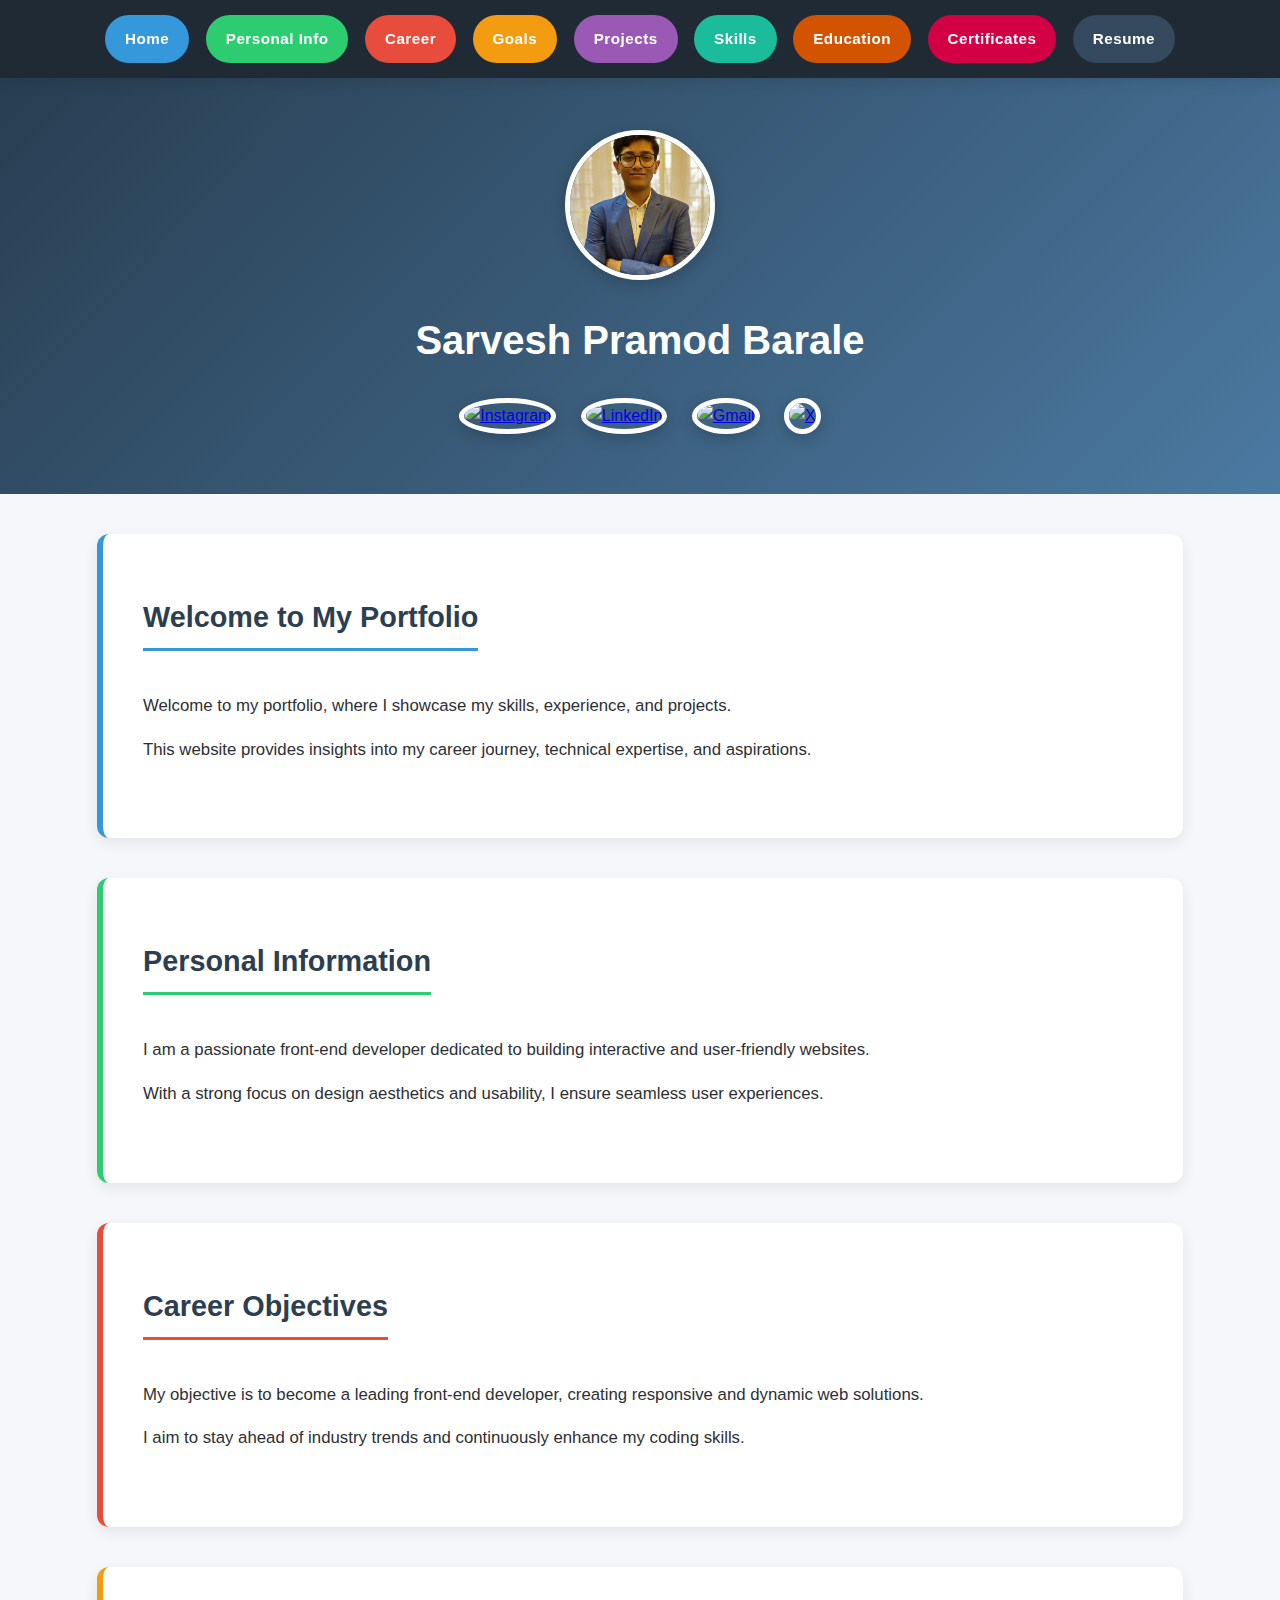
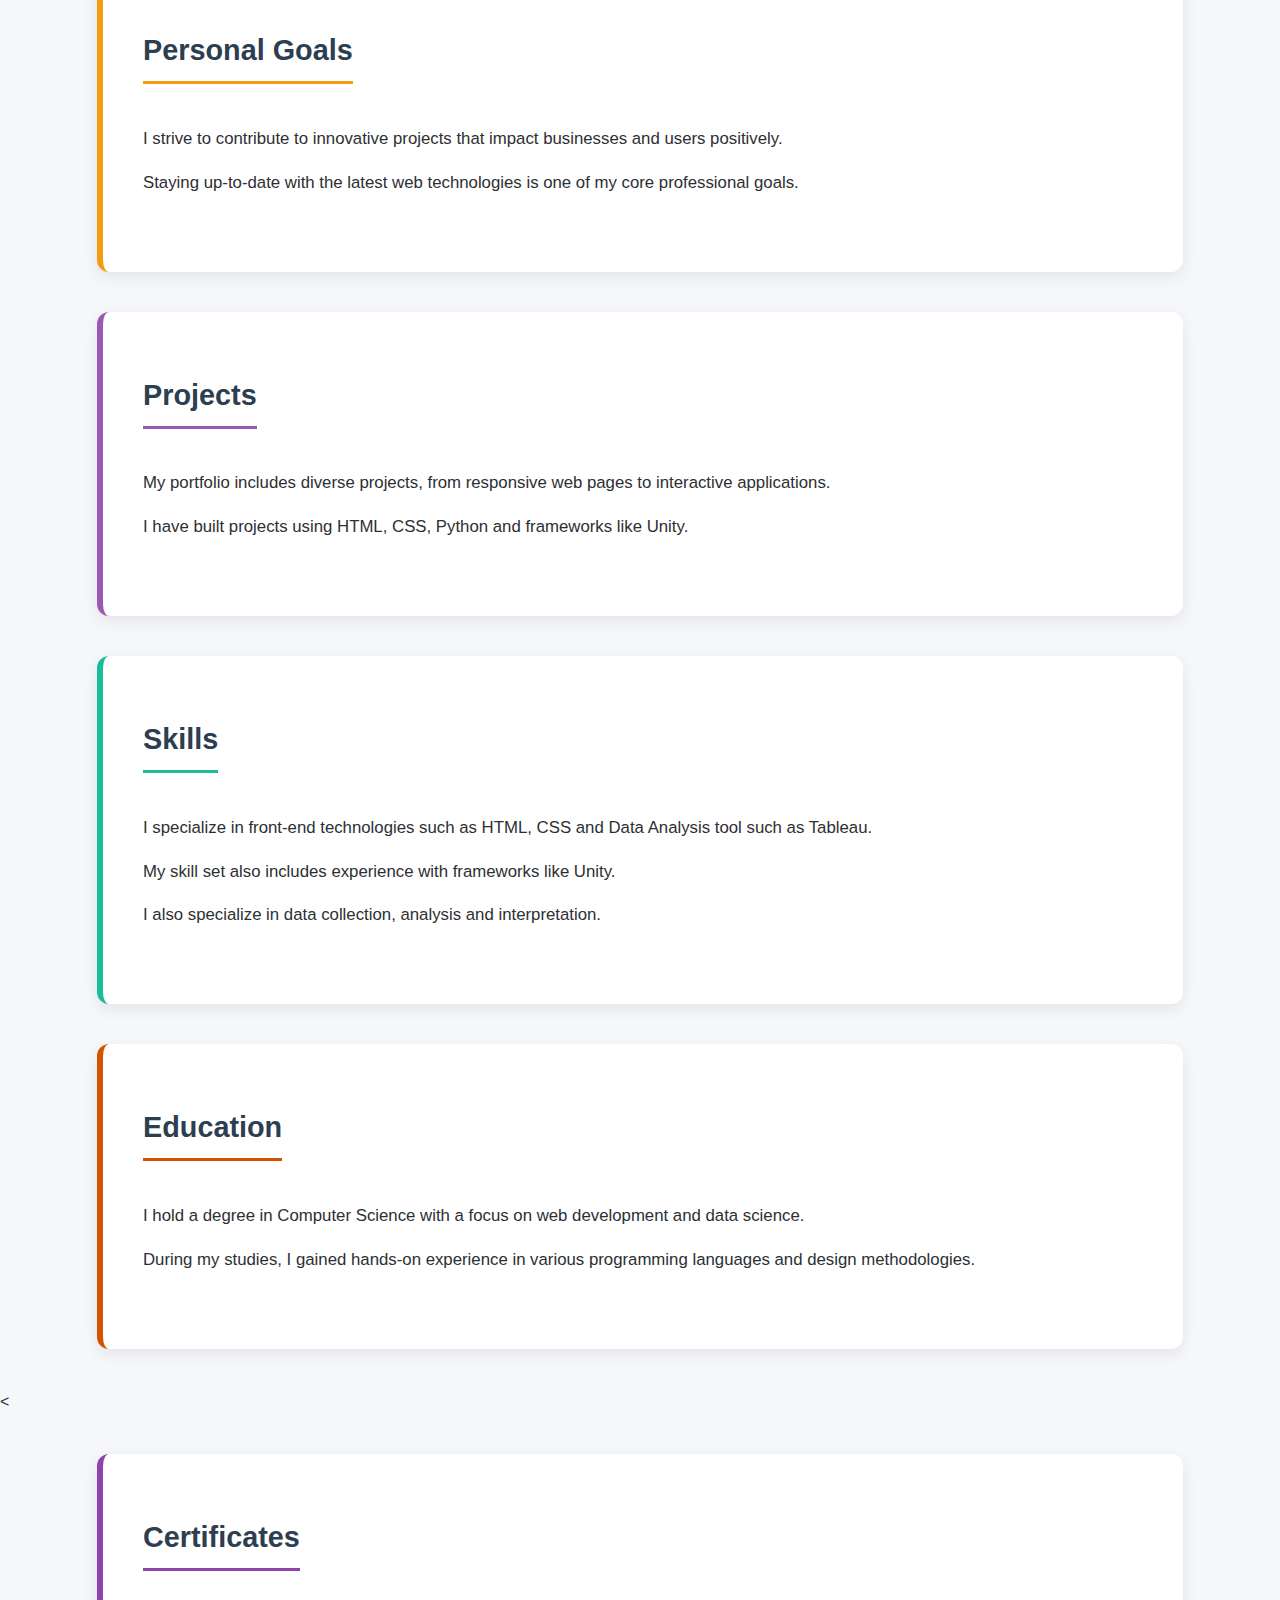
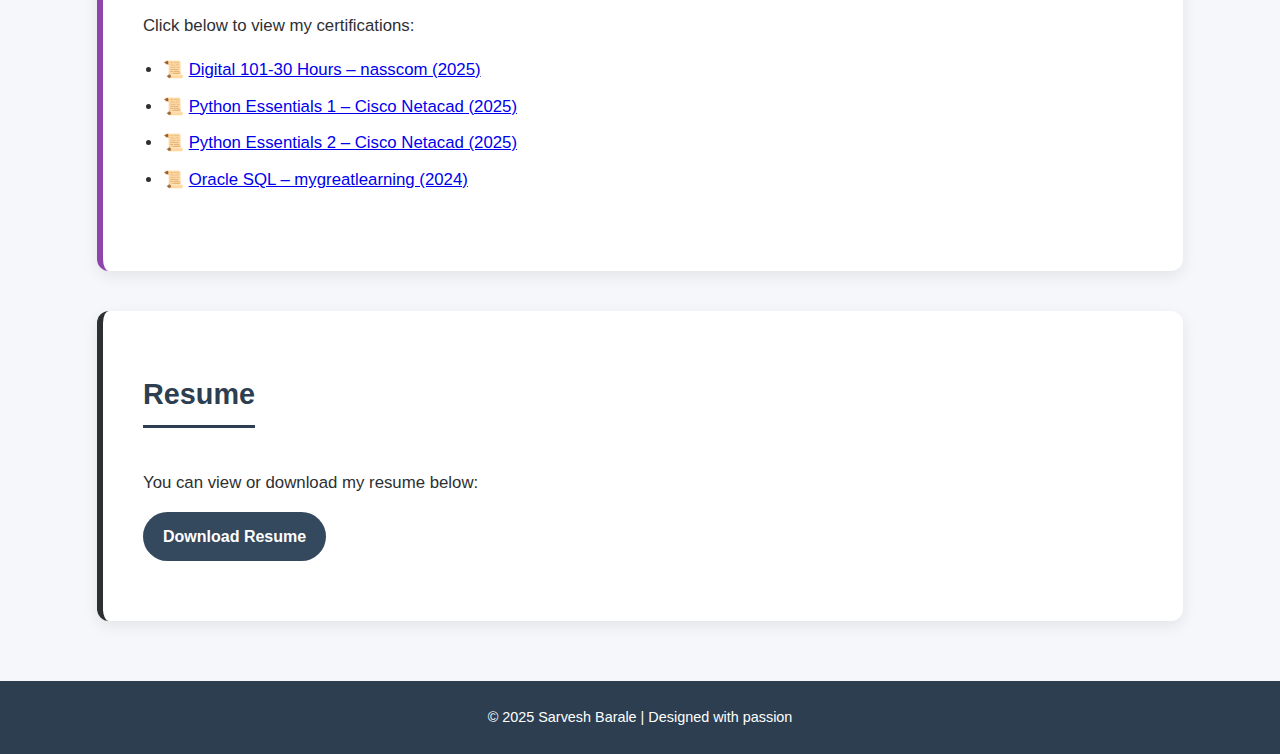
==== index.html @ 0b8db91d "Add files via upload" ====
<!DOCTYPE html>
<html lang="en">
<head>
    <meta charset="UTF-8">
    <meta name="viewport" content="width=device-width, initial-scale=1.0">
    <title>Sarvesh Barale | Portfolio</title>
    <link rel="stylesheet" href="styles.css">
</head>
<body>
    <!-- Navigation Bar -->
    <nav>
        <a href="#home">Home</a>
        <a href="#personal-info">Personal Info</a>
        <a href="#career">Career</a>
        <a href="#goals">Goals</a>
        <a href="#projects">Projects</a>
        <a href="#skills">Skills</a>
        <a href="#education">Education</a>
        <a href="#certificates">Certificates</a>
        <a href="resume.html">Resume</a>
    </nav>

    <!-- Name and Photo Section -->
    <div class="header">
        <img src="Main Image.jpg" alt="Sarvesh Barale">
        <h1>Sarvesh Pramod Barale</h1>
        <div class="social-icons">
            <a href="https://www.instagram.com/sarvesh_barale" target="_blank">
                <img src="icons/instagram.png" alt="Instagram">
            </a>
            <a href="https://www.linkedin.com/in/Sarvesh Barale" target="_blank">
                <img src="icons/linkedin.png" alt="LinkedIn">
            </a>
            <a href="mailto:sarveshbarale1@example.com">
                <img src="icons/gmail.png" alt="Gmail">
            </a>
            <a href="https://x.com/Sarveshbarale" target="_blank">
                <img src="icons/x.png" alt="X">
            </a>
        </div>
    </div>

    <!-- Sections with Content -->
    <section id="home">
        <h2>Welcome to My Portfolio</h2>
        <p>Welcome to my portfolio, where I showcase my skills, experience, and projects.</p>
        <p>This website provides insights into my career journey, technical expertise, and aspirations.</p>
    </section>

    <section id="personal-info">
        <h2>Personal Information</h2>
        <p>I am a passionate front-end developer dedicated to building interactive and user-friendly websites.</p>
        <p>With a strong focus on design aesthetics and usability, I ensure seamless user experiences.</p>
    </section>

    <section id="career">
        <h2>Career Objectives</h2>
        <p>My objective is to become a leading front-end developer, creating responsive and dynamic web solutions.</p>
        <p>I aim to stay ahead of industry trends and continuously enhance my coding skills.</p>
    </section>

    <section id="goals">
        <h2>Personal Goals</h2>
        <p>I strive to contribute to innovative projects that impact businesses and users positively.</p>
        <p>Staying up-to-date with the latest web technologies is one of my core professional goals.</p>
    </section>

    <section id="projects">
        <h2>Projects</h2>
        <p>My portfolio includes diverse projects, from responsive web pages to interactive applications.</p>
        <p>I have built projects using HTML, CSS, Python and frameworks like Unity.</p>
    </section>

    <section id="skills">
        <h2>Skills</h2>
        <p>I specialize in front-end technologies such as HTML, CSS and Data Analysis tool such as Tableau.</p>
        <p>My skill set also includes experience with frameworks like Unity.</p>
        <p>I also specialize in data collection, analysis and interpretation.</p>
    </section>

    <section id="education">
        <h2>Education</h2>
        <p>I hold a degree in Computer Science with a focus on web development and data science.</p>
        <p>During my studies, I gained hands-on experience in various programming languages and design methodologies.</p>
    </section>
    <<section id="certificates">
        <h2>Certificates</h2>
        <p>Click below to view my certifications:</p>
        <ul>
            <li>📜 <a href="certificates/Digital 101-30 Hours.pdf" target="_blank">Digital 101-30 Hours – nasscom (2025)</a></li>
            <li>📜 <a href="certificates/Python Essentials 1.pdf" target="_blank">Python Essentials 1 – Cisco Netacad (2025)</a></li>
            <li>📜 <a href="certificates/Python Essentials 2.pdf" target="_blank">Python Essentials 2 – Cisco Netacad (2025)</a></li>
            <li>📜 <a href="certificates/Oracle SQL.pdf" target="_blank">Oracle SQL – mygreatlearning (2024)</a></li>
        </ul>
    </section>

    <!-- Resume Section -->
    <section id="resume">
        <h2>Resume</h2>
        <p>You can view or download my resume below:</p>
        <a href="Sarvesh_Barale_Resume.pdf" download="Sarvesh_Barale_Resume.pdf" class="resume-button">Download Resume</a>
    </section>

    <!-- Footer -->
    <footer>
        <p>&copy; 2025 Sarvesh Barale | Designed with passion</p>
    </footer>
</body>
</html>
---- styles.css ----
/* General Styles */
body {
    font-family: 'Segoe UI', sans-serif;
    margin: 0;
    padding: 0;
    background: #f5f7fa;
    color: #2d2f33;
    line-height: 1.6;
    scroll-behavior: smooth;
}

/* Header */
.header {
    text-align: center;
    padding: 60px 20px;
    background: linear-gradient(135deg, #283e51, #4b79a1);
    color: white;
    margin-top: 70px;
}

.header img {
    width: 140px;
    height: 140px;
    object-fit: cover;
    border-radius: 50%;
    border: 5px solid white;
    box-shadow: 0 4px 15px rgba(0, 0, 0, 0.2);
    transition: transform 0.3s ease;
}

.header img:hover {
    transform: scale(1.05);
}

.header h1 {
    margin-top: 20px;
    font-size: 2.5em;
}

/* Navigation */
nav {
    position: fixed;
    top: 0;
    width: 100%;
    background: #1f2a35;
    padding: 15px 0;
    text-align: center;
    box-shadow: 0 4px 15px rgba(0, 0, 0, 0.1);
    z-index: 1000;
}

nav a {
    display: inline-block;
    padding: 12px 20px;
    margin: 0 6px;
    text-decoration: none;
    font-weight: bold;
    border-radius: 30px;
    color: white;
    transition: all 0.3s ease;
    font-size: 0.95em;
    letter-spacing: 0.5px;
}

nav a:hover {
    transform: translateY(-3px);
    box-shadow: 0 6px 12px rgba(0, 0, 0, 0.15);
}

nav a[href="#home"] { background: #3498db; }
nav a[href="#personal-info"] { background: #2ecc71; }
nav a[href="#career"] { background: #e74c3c; }
nav a[href="#goals"] { background: #f39c12; }
nav a[href="#projects"] { background: #9b59b6; }
nav a[href="#skills"] { background: #1abc9c; }
nav a[href="#education"] { background: #d35400; }
nav a[href="#certificates"] { background: #d30046; }
nav a[href="resume.html"] { background: #34495e; }

/* Sections */
section {
    padding: 60px 40px;
    margin: 40px auto;
    width: 80%;
    max-width: 1000px;
    border-radius: 12px;
    box-shadow: 0 5px 15px rgba(0, 0, 0, 0.08);
    background: white;
    border-left: 6px solid;
    transition: all 0.3s ease;
}

section:hover {
    transform: translateY(-5px);
    box-shadow: 0 8px 25px rgba(0, 0, 0, 0.12);
}

section#home { border-color: #3498db; }
section#personal-info { border-color: #2ecc71; }
section#career { border-color: #e74c3c; }
section#goals { border-color: #f39c12; }
section#projects { border-color: #9b59b6; }
section#skills { border-color: #1abc9c; }
section#education { border-color: #d35400; }

/* Section Headings */
h2 {
    border-bottom: 3px solid;
    display: inline-block;
    padding-bottom: 8px;
    margin-top: 0;
    font-size: 1.8em;
    margin-bottom: 25px;
    color: #2c3e50;
}

section#home h2 { border-color: #3498db; }
section#personal-info h2 { border-color: #2ecc71; }
section#career h2 { border-color: #e74c3c; }
section#goals h2 { border-color: #f39c12; }
section#projects h2 { border-color: #9b59b6; }
section#skills h2 { border-color: #1abc9c; }
section#education h2 { border-color: #d35400; }

p {
    font-size: 1.05em;
    margin-bottom: 15px;
}

.resume-button {
    display: inline-block;
    padding: 12px 20px;
    background-color: #34495e;
    color: white;
    border-radius: 30px;
    text-decoration: none;
    font-weight: bold;
    transition: background-color 0.3s;
}

.resume-button:hover {
    background-color: #2c3e50;
}

/* Footer */
footer {
    background: #2c3e50;
    color: white;
    text-align: center;
    padding: 25px 0;
    margin-top: 60px;
}

footer p {
    margin: 0;
    font-size: 0.9em;
}

/* Responsive */
@media (max-width: 768px) {
    nav a {
        padding: 10px 12px;
        font-size: 0.85em;
    }

    section {
        width: 90%;
        padding: 40px 25px;
    }

    .header {
        padding: 50px 20px;
        margin-top: 60px;
    }

    .header img {
        width: 145px;
        height: 155px;
        object-fit: cover;
        border-radius: 50%;
        border: 6px solid #fff;
        box-shadow: 0 8px 20px rgba(0, 0, 0, 0.15);
        transition: transform 0.3s ease;
        background-color: #ffffff;
    }

    h2 {
        font-size: 1.5em;
    }
}
section#certificates {
    border-color: #8e44ad; /* Nice purple shade */
}

section#certificates h2 {
    border-color: #8e44ad;
}
section#certificates ul {
    padding-left: 20px;
    font-size: 1.05em;
}

section#certificates li {
    margin-bottom: 10px;
}
.social-icons {
    margin-top: 15px;
}

.social-icons a {
    display: inline-block;
    margin: 0 10px;
    transition: transform 0.3s ease;
}

.social-icons img {
    width: 32px;
    height: 32px;
    vertical-align: middle;
     /* makes icons white on dark bg */
}

.social-icons a:hover {
    transform: scale(1.2);
}
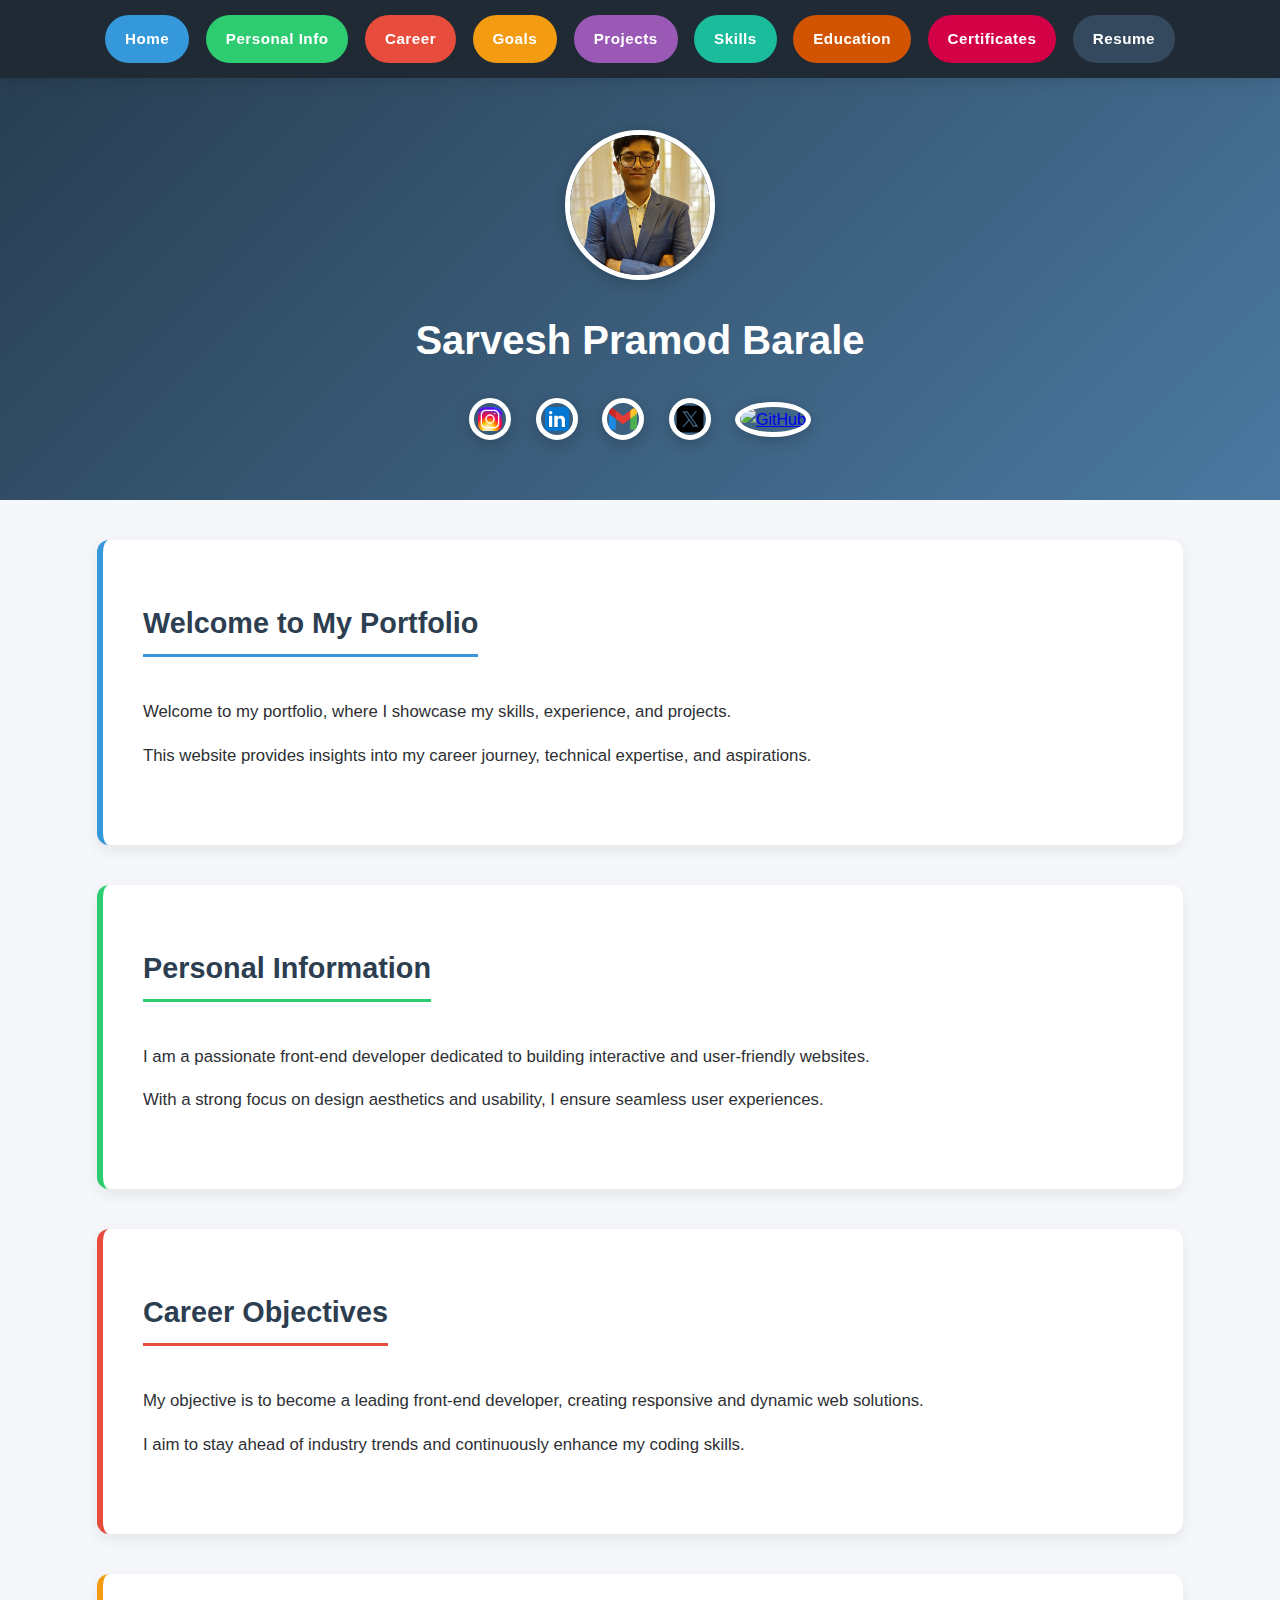
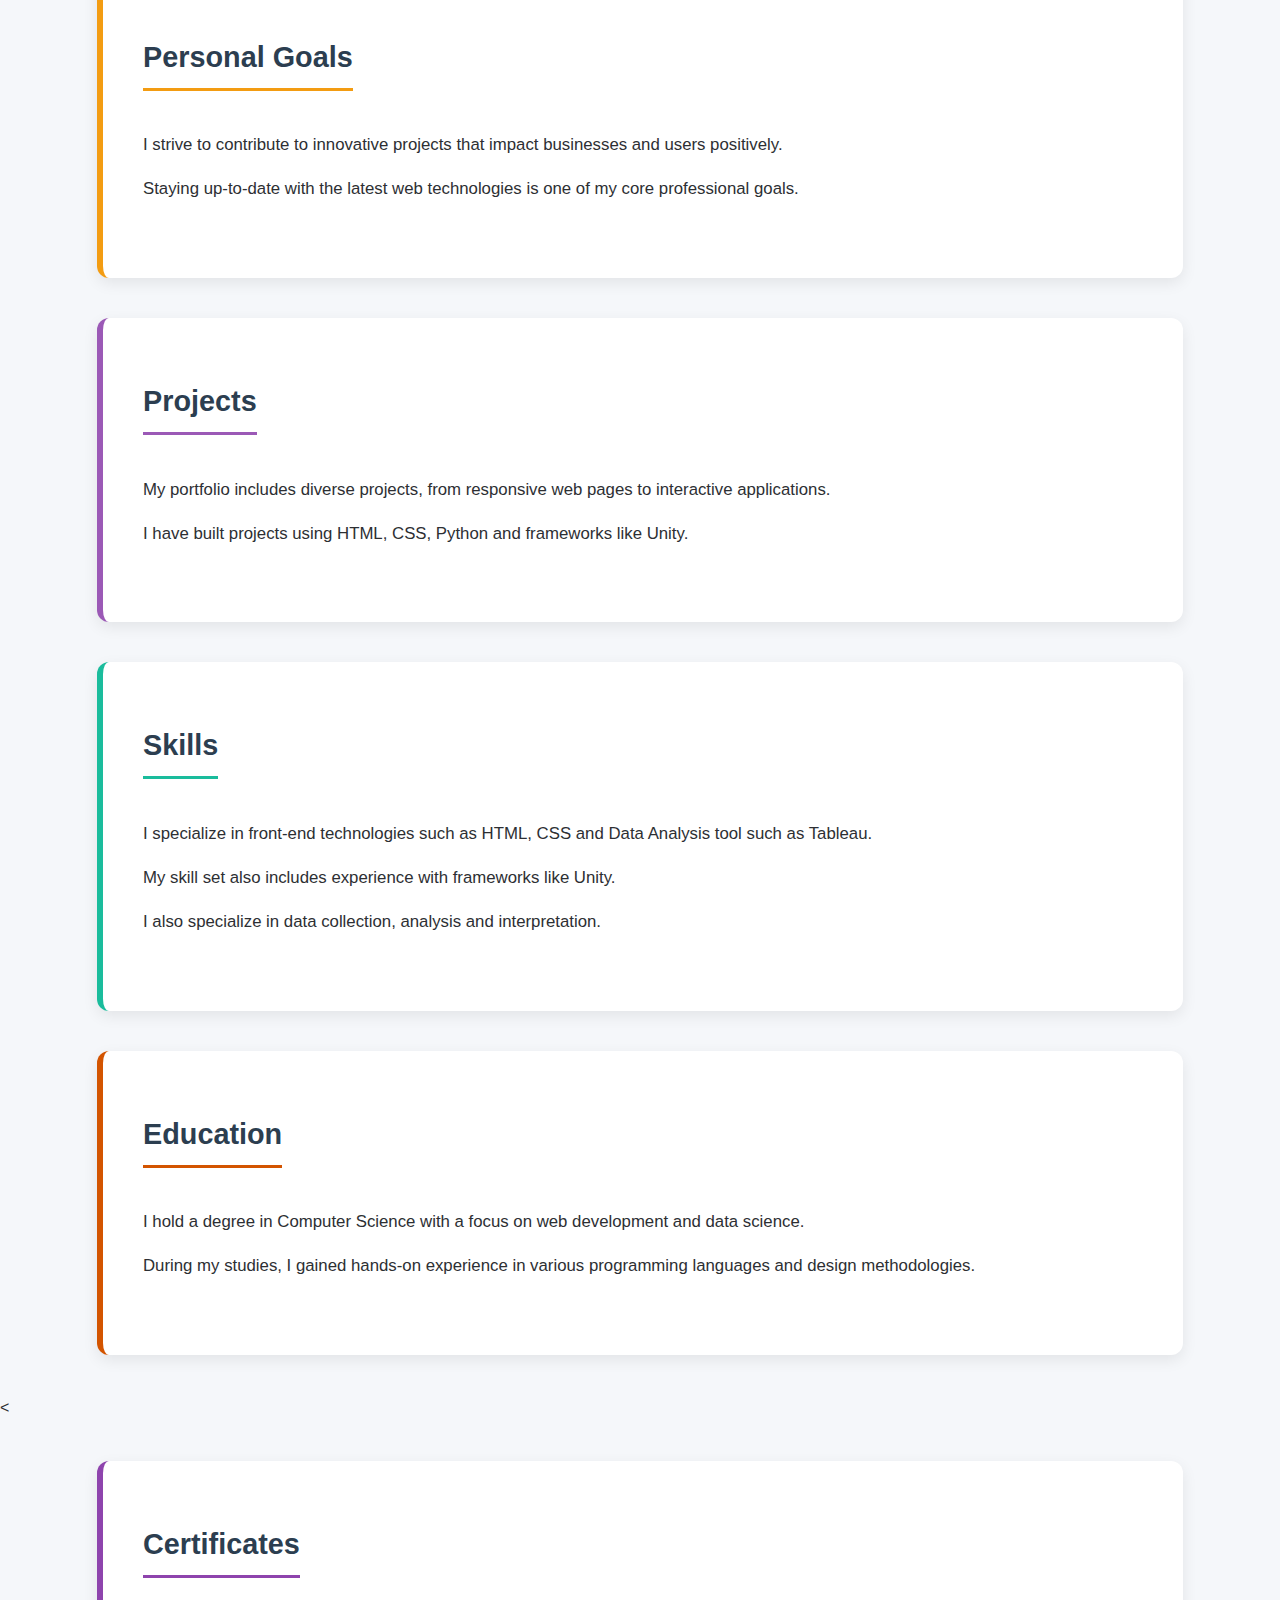
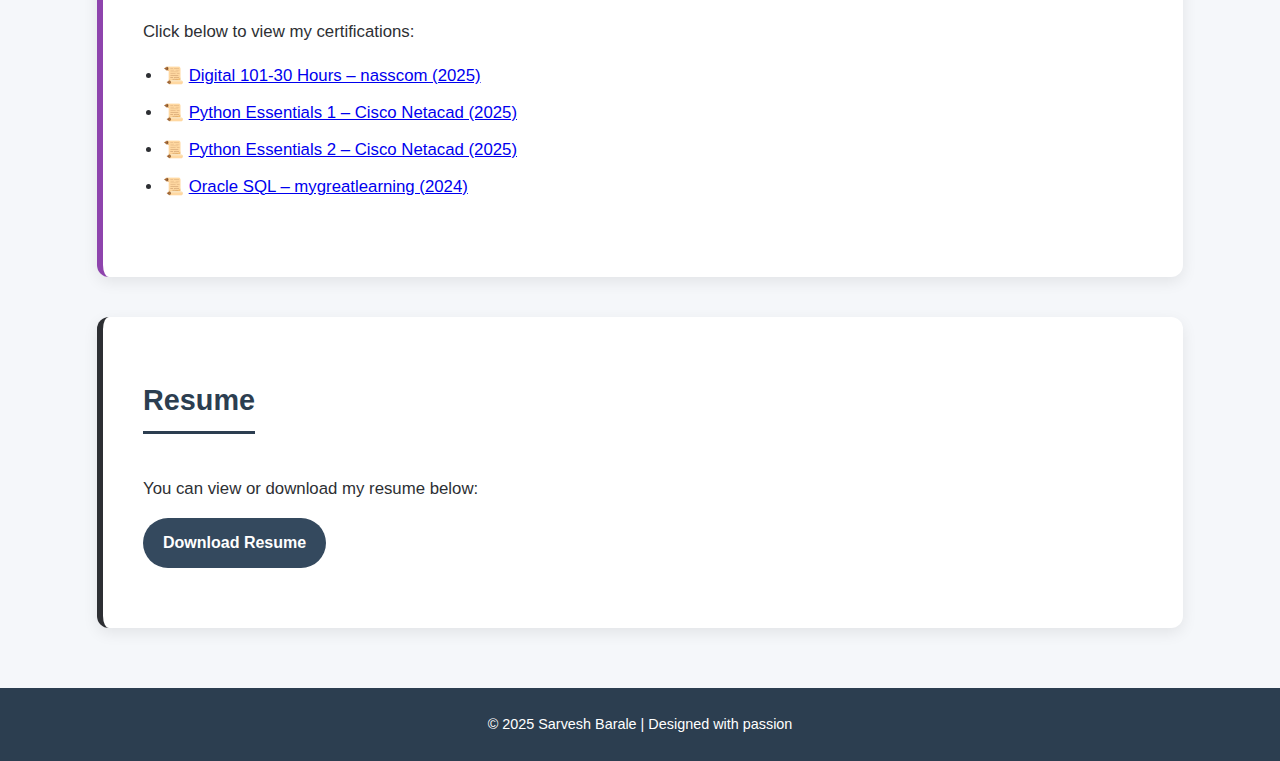
==== commit e22123e4: "Add files via upload" ====
--- a/index.html
+++ b/index.html
@@ -36,6 +36,9 @@
             </a>
             <a href="https://x.com/Sarveshbarale" target="_blank">
                 <img src="icons/x.png" alt="X">
+            </a>
+            <a href="https://github.com/SarveshBarale" target="_blank">
+                <img src="icons/github.png" alt="GitHub" title="GitHub">
             </a>
         </div>
     </div>
